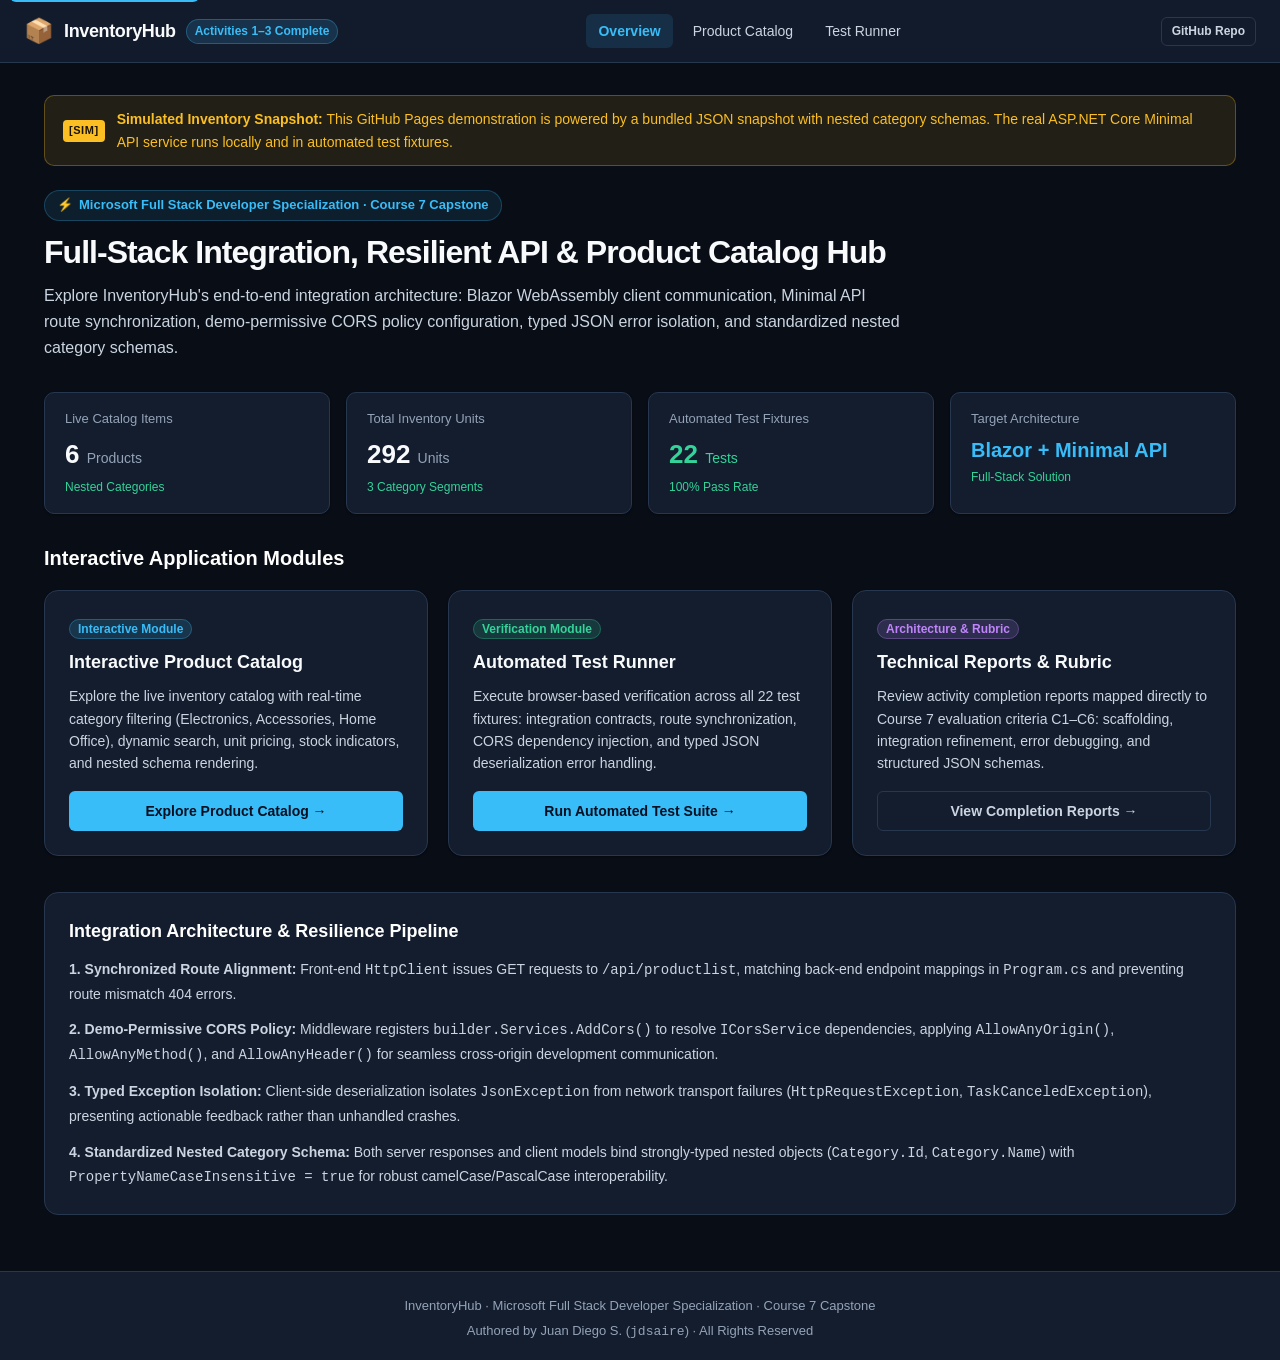
==== index.html @ 120a1fb6 "feat(demo): add dark-theme interactive github pages demo with sim data" ====
<!DOCTYPE html>
<html lang="en">
<head>
    <meta charset="UTF-8">
    <meta name="viewport" content="width=device-width, initial-scale=1.0">
    <title>InventoryHub · Full-Stack Integration &amp; Product Catalog Hub</title>
    <link rel="stylesheet" href="css/styles.css">
</head>
<body>
    <a href="#mainContent" class="skip-link">Skip to main content</a>

    <!-- Top Navigation Bar -->
    <header class="navbar" role="banner">
        <div class="nav-container">
            <a href="index.html" class="nav-brand" aria-label="InventoryHub Home">
                <span class="brand-icon" aria-hidden="true">📦</span>
                <span class="brand-title">InventoryHub</span>
                <span class="brand-badge">Activities 1–3 Complete</span>
            </a>
            <nav class="nav-links" aria-label="Primary Navigation">
                <a href="index.html" class="nav-link active" aria-current="page">Overview</a>
                <a href="products.html" class="nav-link">Product Catalog</a>
                <a href="tests.html" class="nav-link">Test Runner</a>
            </nav>
            <div class="nav-actions">
                <a href="https://github.com/jdsaire/fullstack_c7_inventoryhub" target="_blank" rel="noopener noreferrer" class="btn btn-outline btn-sm">GitHub Repo</a>
            </div>
        </div>
    </header>

    <!-- Main Content -->
    <main class="main-content" id="mainContent" role="main">

        <!-- Persistent Simulation Badge -->
        <aside class="sim-alert" aria-label="Simulation Notice">
            <span class="badge-sim">[SIM]</span>
            <span><strong>Simulated Inventory Snapshot:</strong> This GitHub Pages demonstration is powered by a bundled JSON snapshot with nested category schemas. The real ASP.NET Core Minimal API service runs locally and in automated test fixtures.</span>
        </aside>

        <!-- Hero Section -->
        <header class="page-hero">
            <div class="hero-tag">
                <span aria-hidden="true">⚡</span> Microsoft Full Stack Developer Specialization · Course 7 Capstone
            </div>
            <h1 class="hero-title">Full-Stack Integration, Resilient API &amp; Product Catalog Hub</h1>
            <p class="hero-subtitle">
                Explore InventoryHub's end-to-end integration architecture: Blazor WebAssembly client communication, Minimal API route synchronization, demo-permissive CORS policy configuration, typed JSON error isolation, and standardized nested category schemas.
            </p>
        </header>

        <!-- Metrics Overview Row -->
        <section class="metrics-row" aria-label="System Metrics">
            <div class="metric-card">
                <div class="metric-label">Live Catalog Items</div>
                <div class="metric-value">6 <span style="font-size: 14px; font-weight: 500; color: var(--text-muted);">Products</span></div>
                <div class="metric-sub">Nested Categories</div>
            </div>
            <div class="metric-card">
                <div class="metric-label">Total Inventory Units</div>
                <div class="metric-value">292 <span style="font-size: 14px; font-weight: 500; color: var(--text-muted);">Units</span></div>
                <div class="metric-sub">3 Category Segments</div>
            </div>
            <div class="metric-card">
                <div class="metric-label">Automated Test Fixtures</div>
                <div class="metric-value" style="color: var(--color-success);">22 <span style="font-size: 14px; font-weight: 500; color: var(--color-success);">Tests</span></div>
                <div class="metric-sub">100% Pass Rate</div>
            </div>
            <div class="metric-card">
                <div class="metric-label">Target Architecture</div>
                <div class="metric-value" style="font-size: 20px; color: var(--color-primary);">Blazor + Minimal API</div>
                <div class="metric-sub">Full-Stack Solution</div>
            </div>
        </section>

        <!-- Guided Mission Cards -->
        <section aria-labelledby="modulesHeading">
            <h2 id="modulesHeading" style="font-size: 20px; font-weight: 700; color: #ffffff; margin-bottom: 16px;">
                Interactive Application Modules
            </h2>
            <div class="mission-grid">

                <!-- Module 1: Product Catalog -->
                <article class="mission-card">
                    <div>
                        <span class="brand-badge">Interactive Module</span>
                        <h3 class="card-title">Interactive Product Catalog</h3>
                        <p class="card-desc">
                            Explore the live inventory catalog with real-time category filtering (Electronics, Accessories, Home Office), dynamic search, unit pricing, stock indicators, and nested schema rendering.
                        </p>
                    </div>
                    <div>
                        <a href="products.html" class="btn btn-primary" style="width: 100%;">Explore Product Catalog &rarr;</a>
                    </div>
                </article>

                <!-- Module 2: Test Suite Runner -->
                <article class="mission-card">
                    <div>
                        <span class="brand-badge" style="background: rgba(52, 211, 153, 0.15); color: var(--color-success); border-color: rgba(52, 211, 153, 0.3);">Verification Module</span>
                        <h3 class="card-title">Automated Test Runner</h3>
                        <p class="card-desc">
                            Execute browser-based verification across all 22 test fixtures: integration contracts, route synchronization, CORS dependency injection, and typed JSON deserialization error handling.
                        </p>
                    </div>
                    <div>
                        <a href="tests.html" class="btn btn-primary" style="width: 100%;">Run Automated Test Suite &rarr;</a>
                    </div>
                </article>

                <!-- Module 3: Technical Architecture -->
                <article class="mission-card">
                    <div>
                        <span class="brand-badge" style="background: rgba(192, 132, 252, 0.15); color: var(--color-violet); border-color: rgba(192, 132, 252, 0.3);">Architecture &amp; Rubric</span>
                        <h3 class="card-title">Technical Reports &amp; Rubric</h3>
                        <p class="card-desc">
                            Review activity completion reports mapped directly to Course 7 evaluation criteria C1–C6: scaffolding, integration refinement, error debugging, and structured JSON schemas.
                        </p>
                    </div>
                    <div>
                        <a href="https://github.com/jdsaire/fullstack_c7_inventoryhub/tree/main/docs/reports" target="_blank" rel="noopener noreferrer" class="btn btn-outline" style="width: 100%;">View Completion Reports &rarr;</a>
                    </div>
                </article>

            </div>
        </section>

        <!-- Technical Integration Breakdown -->
        <section class="test-suite-card" aria-labelledby="archHeading">
            <h2 id="archHeading" style="font-size: 18px; font-weight: 700; color: #ffffff; margin-bottom: 12px;">
                Integration Architecture &amp; Resilience Pipeline
            </h2>
            <div style="font-size: 14px; color: var(--text-secondary); line-height: 1.7;">
                <p style="margin-bottom: 12px;">
                    <strong>1. Synchronized Route Alignment:</strong> Front-end <code>HttpClient</code> issues GET requests to <code>/api/productlist</code>, matching back-end endpoint mappings in <code>Program.cs</code> and preventing route mismatch 404 errors.
                </p>
                <p style="margin-bottom: 12px;">
                    <strong>2. Demo-Permissive CORS Policy:</strong> Middleware registers <code>builder.Services.AddCors()</code> to resolve <code>ICorsService</code> dependencies, applying <code>AllowAnyOrigin()</code>, <code>AllowAnyMethod()</code>, and <code>AllowAnyHeader()</code> for seamless cross-origin development communication.
                </p>
                <p style="margin-bottom: 12px;">
                    <strong>3. Typed Exception Isolation:</strong> Client-side deserialization isolates <code>JsonException</code> from network transport failures (<code>HttpRequestException</code>, <code>TaskCanceledException</code>), presenting actionable feedback rather than unhandled crashes.
                </p>
                <p>
                    <strong>4. Standardized Nested Category Schema:</strong> Both server responses and client models bind strongly-typed nested objects (<code>Category.Id</code>, <code>Category.Name</code>) with <code>PropertyNameCaseInsensitive = true</code> for robust camelCase/PascalCase interoperability.
                </p>
            </div>
        </section>

    </main>

    <!-- Unified Footer -->
    <footer class="footer" role="contentinfo">
        <p>InventoryHub · Microsoft Full Stack Developer Specialization · Course 7 Capstone</p>
        <p style="margin-top: 4px; color: var(--text-muted);">Authored by Juan Diego S. (<code>jdsaire</code>) · All Rights Reserved</p>
    </footer>
</body>
</html>
---- css/styles.css ----
/* InventoryHub Design System · WCAG 2.1 AAA Accessible Dark Theme */
/* Modeled after Course 8 SafeVault dark-theme visual standards */
:root {
    --bg-page: #090d16;
    --bg-card: #131d2e;
    --bg-card-subtle: #1a263c;
    --bg-input: #0b1322;
    --border-color: #27374f;
    --border-focus: #38bdf8;
    
    --text-primary: #f8fafc;
    --text-secondary: #cbd5e1;
    --text-muted: #94a3b8;
    
    --color-primary: #38bdf8;
    --color-primary-hover: #0ea5e9;
    --color-success: #34d399;
    --color-warning: #fbbf24;
    --color-danger: #f87171;
    --color-violet: #c084fc;
    
    --font-sans: -apple-system, BlinkMacSystemFont, 'Segoe UI', Roboto, Oxygen, Ubuntu, Cantarell, sans-serif;
    --font-mono: ui-monospace, SFMono-Regular, Menlo, Monaco, Consolas, 'Liberation Mono', monospace;
    
    --radius-sm: 6px;
    --radius-md: 10px;
    --radius-lg: 14px;
    
    --shadow-sm: 0 1px 2px rgba(0, 0, 0, 0.4);
    --shadow-md: 0 4px 12px rgba(0, 0, 0, 0.5);
    --shadow-lg: 0 10px 25px rgba(0, 0, 0, 0.6);
}

*, *::before, *::after {
    box-sizing: border-box;
    margin: 0;
    padding: 0;
}

body {
    background-color: var(--bg-page);
    color: var(--text-primary);
    font-family: var(--font-sans);
    font-size: 16px;
    line-height: 1.6;
    min-height: 100vh;
    display: flex;
    flex-direction: column;
}

/* Accessibility Skip Link & Focus Rings */
.skip-link {
    position: absolute;
    top: -40px;
    left: 10px;
    background: var(--color-primary);
    color: #041021;
    padding: 8px 16px;
    font-weight: 700;
    z-index: 1000;
    border-radius: var(--radius-sm);
    text-decoration: none;
    transition: top 0.2s ease;
}

.skip-link:focus {
    top: 10px;
}

a:focus-visible, button:focus-visible, input:focus-visible, select:focus-visible {
    outline: 3px solid var(--border-focus);
    outline-offset: 2px;
}

/* Navigation Header */
.navbar {
    background: rgba(19, 29, 46, 0.95);
    backdrop-filter: blur(8px);
    border-bottom: 1px solid var(--border-color);
    position: sticky;
    top: 0;
    z-index: 100;
    padding: 12px 24px;
}

.nav-container {
    max-width: 1240px;
    margin: 0 auto;
    display: flex;
    align-items: center;
    justify-content: space-between;
    flex-wrap: wrap;
    gap: 16px;
}

.nav-brand {
    display: flex;
    align-items: center;
    gap: 10px;
    text-decoration: none;
    color: var(--text-primary);
}

.brand-icon {
    font-size: 24px;
}

.brand-title {
    font-size: 18px;
    font-weight: 700;
    letter-spacing: -0.02em;
}

.brand-badge {
    background: rgba(56, 189, 248, 0.15);
    color: var(--color-primary);
    border: 1px solid rgba(56, 189, 248, 0.3);
    font-size: 12px;
    font-weight: 600;
    padding: 2px 8px;
    border-radius: 9999px;
}

.nav-links {
    display: flex;
    align-items: center;
    gap: 8px;
    flex-wrap: wrap;
}

.nav-link {
    color: var(--text-secondary);
    text-decoration: none;
    font-size: 14px;
    font-weight: 500;
    padding: 6px 12px;
    border-radius: var(--radius-sm);
    transition: all 0.2s ease;
}

.nav-link:hover {
    color: var(--text-primary);
    background: var(--bg-card-subtle);
}

.nav-link.active {
    color: var(--color-primary);
    background: rgba(56, 189, 248, 0.12);
    font-weight: 600;
}

.nav-actions {
    display: flex;
    align-items: center;
    gap: 10px;
}

/* Buttons */
.btn {
    display: inline-flex;
    align-items: center;
    justify-content: center;
    gap: 8px;
    padding: 8px 16px;
    font-size: 14px;
    font-weight: 600;
    border-radius: var(--radius-sm);
    border: 1px solid transparent;
    cursor: pointer;
    text-decoration: none;
    transition: all 0.2s ease;
}

.btn-primary {
    background: var(--color-primary);
    color: #041021;
}

.btn-primary:hover {
    background: var(--color-primary-hover);
}

.btn-outline {
    background: transparent;
    color: var(--text-secondary);
    border-color: var(--border-color);
}

.btn-outline:hover {
    background: var(--bg-card-subtle);
    color: var(--text-primary);
    border-color: var(--color-primary);
}

.btn-sm {
    padding: 4px 10px;
    font-size: 12px;
}

/* Main Container */
.main-content {
    flex: 1;
    max-width: 1240px;
    width: 100%;
    margin: 0 auto;
    padding: 32px 24px;
}

/* Hero Section */
.page-hero {
    margin-bottom: 32px;
}

.hero-tag {
    display: inline-flex;
    align-items: center;
    gap: 6px;
    font-size: 13px;
    font-weight: 600;
    color: var(--color-primary);
    background: rgba(56, 189, 248, 0.1);
    border: 1px solid rgba(56, 189, 248, 0.25);
    padding: 4px 12px;
    border-radius: 9999px;
    margin-bottom: 12px;
}

.hero-title {
    font-size: 32px;
    font-weight: 800;
    line-height: 1.2;
    letter-spacing: -0.03em;
    color: var(--text-primary);
    margin-bottom: 12px;
}

.hero-subtitle {
    font-size: 16px;
    color: var(--text-secondary);
    max-width: 860px;
}

/* Persistent Badges & Alerts */
.sim-alert {
    display: flex;
    align-items: center;
    gap: 12px;
    background: rgba(251, 191, 36, 0.1);
    border: 1px solid rgba(251, 191, 36, 0.3);
    color: var(--color-warning);
    padding: 12px 18px;
    border-radius: var(--radius-md);
    margin-bottom: 24px;
    font-size: 14px;
    font-weight: 500;
}

.badge-sim {
    background: var(--color-warning);
    color: #1a1303;
    font-weight: 700;
    font-size: 11px;
    padding: 2px 6px;
    border-radius: 4px;
    letter-spacing: 0.05em;
}

.badge-m {
    background: var(--color-success);
    color: #042114;
    font-weight: 700;
    font-size: 11px;
    padding: 2px 6px;
    border-radius: 4px;
    letter-spacing: 0.05em;
}

/* Metric Stats Row */
.metrics-row {
    display: grid;
    grid-template-columns: repeat(auto-fit, minmax(200px, 1fr));
    gap: 16px;
    margin-bottom: 28px;
}

.metric-card {
    background: var(--bg-card);
    border: 1px solid var(--border-color);
    border-radius: var(--radius-md);
    padding: 16px 20px;
    box-shadow: var(--shadow-sm);
}

.metric-label {
    font-size: 13px;
    color: var(--text-muted);
    font-weight: 500;
    margin-bottom: 4px;
}

.metric-value {
    font-size: 26px;
    font-weight: 700;
    color: var(--text-primary);
}

.metric-sub {
    font-size: 12px;
    color: var(--color-success);
    margin-top: 2px;
}

/* Mission & Feature Cards Grid */
.mission-grid {
    display: grid;
    grid-template-columns: repeat(auto-fit, minmax(340px, 1fr));
    gap: 20px;
    margin-bottom: 36px;
}

.mission-card {
    background: var(--bg-card);
    border: 1px solid var(--border-color);
    border-radius: var(--radius-lg);
    padding: 24px;
    display: flex;
    flex-direction: column;
    justify-content: space-between;
    transition: transform 0.2s ease, border-color 0.2s ease;
    box-shadow: var(--shadow-sm);
}

.mission-card:hover {
    transform: translateY(-2px);
    border-color: var(--color-primary);
    box-shadow: var(--shadow-md);
}

.card-title {
    font-size: 18px;
    font-weight: 700;
    color: var(--text-primary);
    margin: 8px 0;
}

.card-desc {
    font-size: 14px;
    color: var(--text-secondary);
    margin-bottom: 16px;
}

/* Interactive Controls & Filters */
.controls-bar {
    display: flex;
    flex-wrap: wrap;
    align-items: center;
    justify-content: space-between;
    gap: 16px;
    background: var(--bg-card);
    border: 1px solid var(--border-color);
    border-radius: var(--radius-md);
    padding: 14px 18px;
    margin-bottom: 20px;
}

.search-input {
    background: var(--bg-input);
    border: 1px solid var(--border-color);
    color: var(--text-primary);
    padding: 8px 14px;
    font-size: 14px;
    border-radius: var(--radius-sm);
    min-width: 260px;
    transition: border-color 0.2s ease;
}

.search-input:focus {
    border-color: var(--border-focus);
    outline: none;
}

.filter-group {
    display: flex;
    gap: 8px;
    flex-wrap: wrap;
}

.filter-btn {
    background: var(--bg-card-subtle);
    border: 1px solid var(--border-color);
    color: var(--text-secondary);
    padding: 6px 12px;
    font-size: 13px;
    font-weight: 500;
    border-radius: var(--radius-sm);
    cursor: pointer;
    transition: all 0.2s ease;
}

.filter-btn:hover {
    color: var(--text-primary);
    border-color: var(--color-primary);
}

.filter-btn.active {
    background: var(--color-primary);
    color: #041021;
    font-weight: 700;
    border-color: var(--color-primary);
}

/* Data Table */
.table-wrapper {
    background: var(--bg-card);
    border: 1px solid var(--border-color);
    border-radius: var(--radius-lg);
    overflow: hidden;
    box-shadow: var(--shadow-sm);
    margin-bottom: 32px;
}

.data-table {
    width: 100%;
    border-collapse: collapse;
    text-align: left;
    font-size: 14px;
}

.data-table th {
    background: var(--bg-card-subtle);
    color: var(--text-muted);
    font-weight: 600;
    padding: 12px 18px;
    border-bottom: 1px solid var(--border-color);
    text-transform: uppercase;
    font-size: 12px;
    letter-spacing: 0.05em;
}

.data-table td {
    padding: 14px 18px;
    border-bottom: 1px solid var(--border-color);
    color: var(--text-secondary);
}

.data-table tr:last-child td {
    border-bottom: none;
}

.data-table tr:hover td {
    background: rgba(255, 255, 255, 0.02);
}

.pill-cat {
    display: inline-block;
    padding: 2px 8px;
    font-size: 12px;
    font-weight: 600;
    border-radius: 9999px;
    background: rgba(192, 132, 252, 0.15);
    color: var(--color-violet);
    border: 1px solid rgba(192, 132, 252, 0.3);
}

.pill-stock-ok {
    display: inline-block;
    padding: 2px 8px;
    font-size: 12px;
    font-weight: 600;
    border-radius: 9999px;
    background: rgba(52, 211, 153, 0.15);
    color: var(--color-success);
    border: 1px solid rgba(52, 211, 153, 0.3);
}

.pill-stock-low {
    display: inline-block;
    padding: 2px 8px;
    font-size: 12px;
    font-weight: 600;
    border-radius: 9999px;
    background: rgba(251, 191, 36, 0.15);
    color: var(--color-warning);
    border: 1px solid rgba(251, 191, 36, 0.3);
}

/* Test Runner Component (Mirroring SafeVault cycle4-tests) */
.test-suite-card {
    background: var(--bg-card);
    border: 1px solid var(--border-color);
    border-radius: var(--radius-lg);
    padding: 24px;
    margin-bottom: 24px;
}

.test-header {
    display: flex;
    justify-content: space-between;
    align-items: center;
    margin-bottom: 16px;
    flex-wrap: wrap;
    gap: 12px;
}

.test-list {
    display: flex;
    flex-direction: column;
    gap: 8px;
}

.test-item {
    display: flex;
    align-items: center;
    justify-content: space-between;
    padding: 10px 14px;
    background: var(--bg-card-subtle);
    border-radius: var(--radius-sm);
    font-family: var(--font-mono);
    font-size: 13px;
}

.test-name {
    color: var(--text-primary);
}

.test-status-pass {
    color: var(--color-success);
    font-weight: 700;
}

.terminal-box {
    background: #040810;
    border: 1px solid var(--border-color);
    border-radius: var(--radius-md);
    padding: 16px;
    font-family: var(--font-mono);
    font-size: 13px;
    color: #38bdf8;
    max-height: 280px;
    overflow-y: auto;
    margin-top: 16px;
    white-space: pre-wrap;
    line-height: 1.5;
}

/* Footer */
.footer {
    background: var(--bg-card);
    border-top: 1px solid var(--border-color);
    padding: 24px;
    margin-top: auto;
    text-align: center;
    font-size: 13px;
    color: var(--text-muted);
}
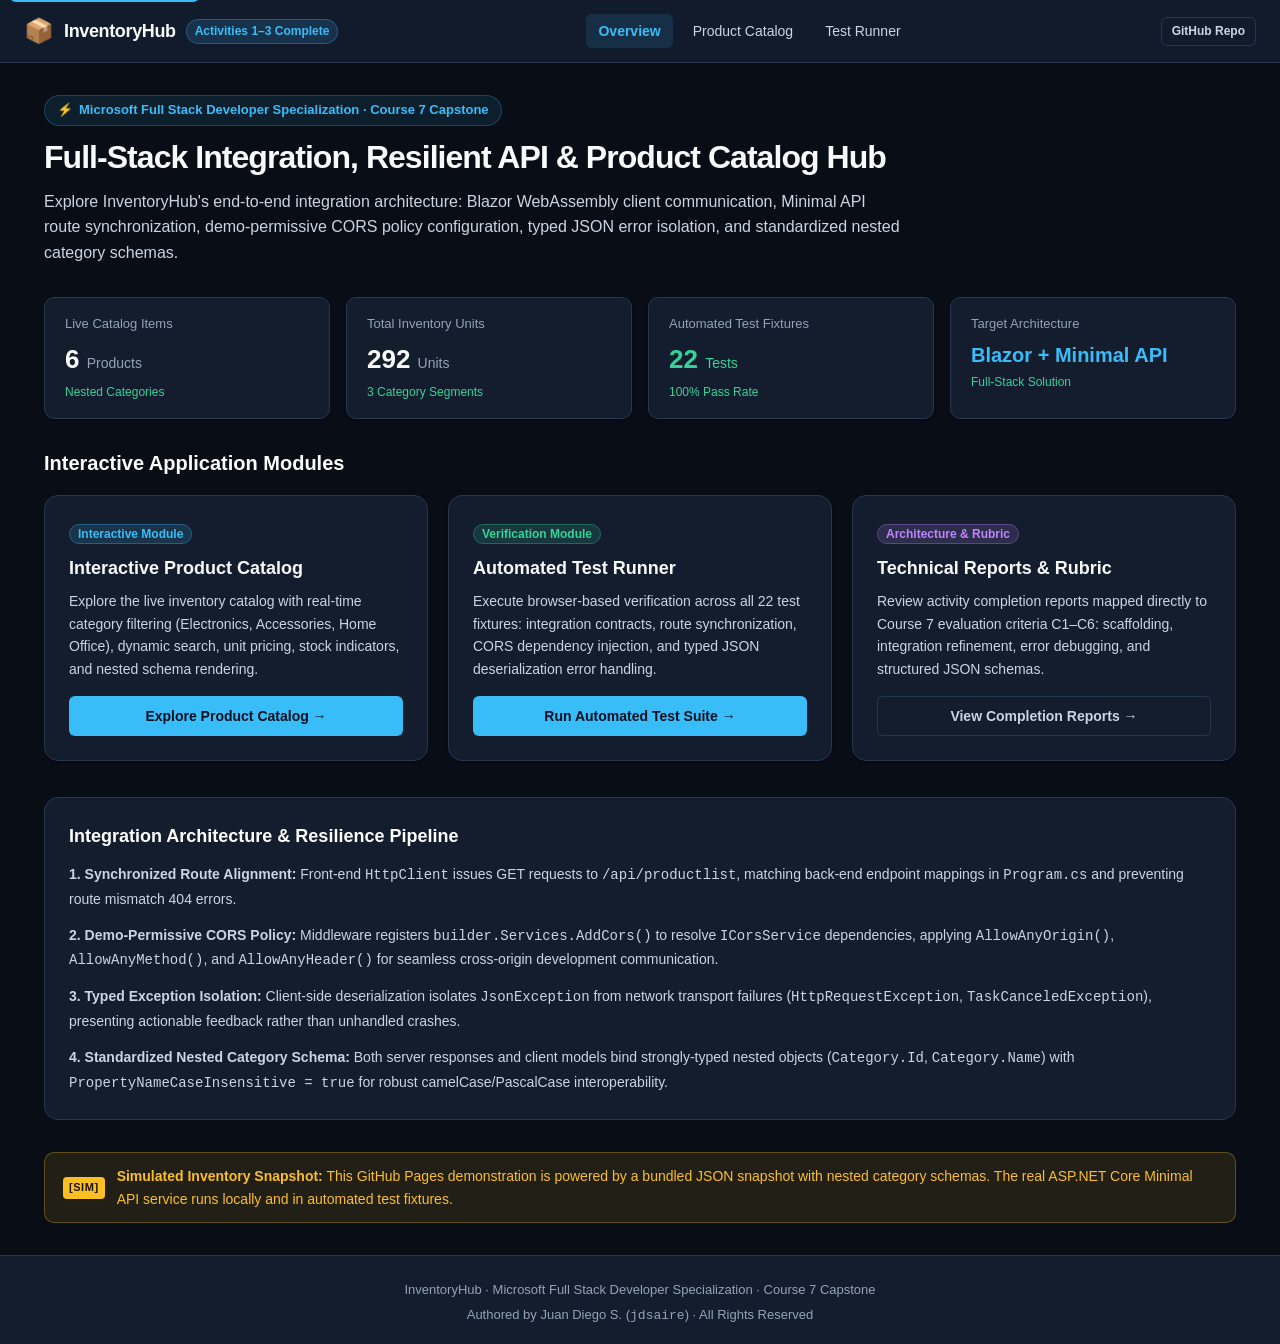
==== commit faa6e4d1: "fix(home): relocate sim notice to bottom before footer" ====
--- a/index.html
+++ b/index.html
@@ -31,11 +31,7 @@
     <!-- Main Content -->
     <main class="main-content" id="mainContent" role="main">
 
-        <!-- Persistent Simulation Badge -->
-        <aside class="sim-alert" aria-label="Simulation Notice">
-            <span class="badge-sim">[SIM]</span>
-            <span><strong>Simulated Inventory Snapshot:</strong> This GitHub Pages demonstration is powered by a bundled JSON snapshot with nested category schemas. The real ASP.NET Core Minimal API service runs locally and in automated test fixtures.</span>
-        </aside>
+
 
         <!-- Hero Section -->
         <header class="page-hero">
@@ -145,6 +141,12 @@
             </div>
         </section>
 
+        <!-- Persistent Simulation Badge (Relocated to bottom) -->
+        <aside class="sim-alert" aria-label="Simulation Notice" style="margin-top: 32px; margin-bottom: 0;">
+            <span class="badge-sim">[SIM]</span>
+            <span><strong>Simulated Inventory Snapshot:</strong> This GitHub Pages demonstration is powered by a bundled JSON snapshot with nested category schemas. The real ASP.NET Core Minimal API service runs locally and in automated test fixtures.</span>
+        </aside>
+
     </main>
 
     <!-- Unified Footer -->
--- a/css/styles.css
+++ b/css/styles.css
@@ -528,6 +528,53 @@
     font-weight: 700;
 }
 
+.test-status-pill {
+    display: inline-flex;
+    align-items: center;
+    gap: 4px;
+    padding: 2px 8px;
+    border-radius: 9999px;
+    font-size: 11px;
+    font-weight: 700;
+    font-family: var(--font-mono);
+    text-transform: uppercase;
+    letter-spacing: 0.04em;
+    transition: all 0.2s ease;
+}
+
+.status-ready {
+    color: var(--text-muted);
+    background: rgba(148, 163, 184, 0.1);
+    border: 1px solid rgba(148, 163, 184, 0.25);
+}
+
+.status-running {
+    color: var(--color-warning);
+    background: rgba(251, 191, 36, 0.15);
+    border: 1px solid rgba(251, 191, 36, 0.35);
+    animation: pulse-glow 1s infinite alternate;
+}
+
+.status-pass {
+    color: var(--color-success);
+    background: rgba(52, 211, 153, 0.15);
+    border: 1px solid rgba(52, 211, 153, 0.35);
+}
+
+.test-item {
+    transition: border-color 0.2s ease, background 0.2s ease;
+}
+
+.test-item.active-running {
+    border: 1px solid rgba(251, 191, 36, 0.5);
+    background: rgba(251, 191, 36, 0.06);
+}
+
+@keyframes pulse-glow {
+    0% { opacity: 0.7; }
+    100% { opacity: 1; }
+}
+
 .terminal-box {
     background: #040810;
     border: 1px solid var(--border-color);
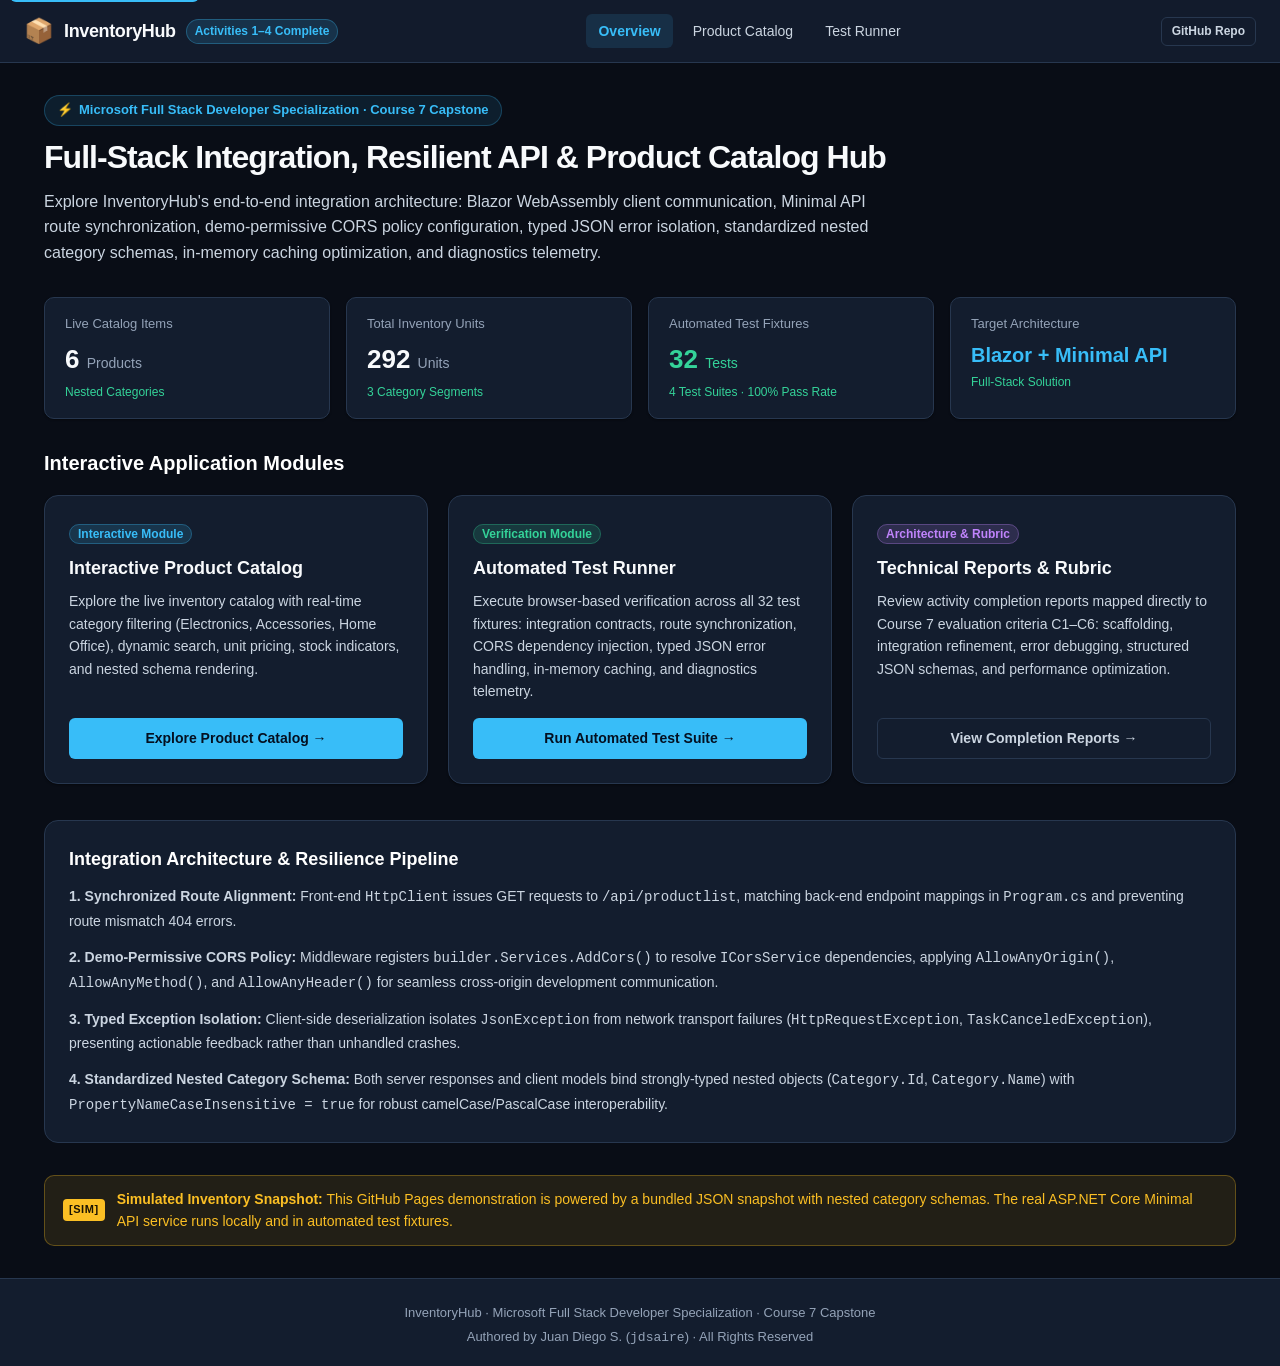
==== commit 37fdfd78: "feat(demo): update interactive test runner with activity 4 verification suite" ====
--- a/index.html
+++ b/index.html
@@ -15,7 +15,7 @@
             <a href="index.html" class="nav-brand" aria-label="InventoryHub Home">
                 <span class="brand-icon" aria-hidden="true">📦</span>
                 <span class="brand-title">InventoryHub</span>
-                <span class="brand-badge">Activities 1–3 Complete</span>
+                <span class="brand-badge">Activities 1–4 Complete</span>
             </a>
             <nav class="nav-links" aria-label="Primary Navigation">
                 <a href="index.html" class="nav-link active" aria-current="page">Overview</a>
@@ -31,8 +31,6 @@
     <!-- Main Content -->
     <main class="main-content" id="mainContent" role="main">
 
-
-
         <!-- Hero Section -->
         <header class="page-hero">
             <div class="hero-tag">
@@ -40,7 +38,7 @@
             </div>
             <h1 class="hero-title">Full-Stack Integration, Resilient API &amp; Product Catalog Hub</h1>
             <p class="hero-subtitle">
-                Explore InventoryHub's end-to-end integration architecture: Blazor WebAssembly client communication, Minimal API route synchronization, demo-permissive CORS policy configuration, typed JSON error isolation, and standardized nested category schemas.
+                Explore InventoryHub's end-to-end integration architecture: Blazor WebAssembly client communication, Minimal API route synchronization, demo-permissive CORS policy configuration, typed JSON error isolation, standardized nested category schemas, in-memory caching optimization, and diagnostics telemetry.
             </p>
         </header>
 
@@ -58,8 +56,8 @@
             </div>
             <div class="metric-card">
                 <div class="metric-label">Automated Test Fixtures</div>
-                <div class="metric-value" style="color: var(--color-success);">22 <span style="font-size: 14px; font-weight: 500; color: var(--color-success);">Tests</span></div>
-                <div class="metric-sub">100% Pass Rate</div>
+                <div class="metric-value" style="color: var(--color-success);">32 <span style="font-size: 14px; font-weight: 500; color: var(--color-success);">Tests</span></div>
+                <div class="metric-sub">4 Test Suites · 100% Pass Rate</div>
             </div>
             <div class="metric-card">
                 <div class="metric-label">Target Architecture</div>
@@ -95,7 +93,7 @@
                         <span class="brand-badge" style="background: rgba(52, 211, 153, 0.15); color: var(--color-success); border-color: rgba(52, 211, 153, 0.3);">Verification Module</span>
                         <h3 class="card-title">Automated Test Runner</h3>
                         <p class="card-desc">
-                            Execute browser-based verification across all 22 test fixtures: integration contracts, route synchronization, CORS dependency injection, and typed JSON deserialization error handling.
+                            Execute browser-based verification across all 32 test fixtures: integration contracts, route synchronization, CORS dependency injection, typed JSON error handling, in-memory caching, and diagnostics telemetry.
                         </p>
                     </div>
                     <div>
@@ -109,7 +107,7 @@
                         <span class="brand-badge" style="background: rgba(192, 132, 252, 0.15); color: var(--color-violet); border-color: rgba(192, 132, 252, 0.3);">Architecture &amp; Rubric</span>
                         <h3 class="card-title">Technical Reports &amp; Rubric</h3>
                         <p class="card-desc">
-                            Review activity completion reports mapped directly to Course 7 evaluation criteria C1–C6: scaffolding, integration refinement, error debugging, and structured JSON schemas.
+                            Review activity completion reports mapped directly to Course 7 evaluation criteria C1–C6: scaffolding, integration refinement, error debugging, structured JSON schemas, and performance optimization.
                         </p>
                     </div>
                     <div>
